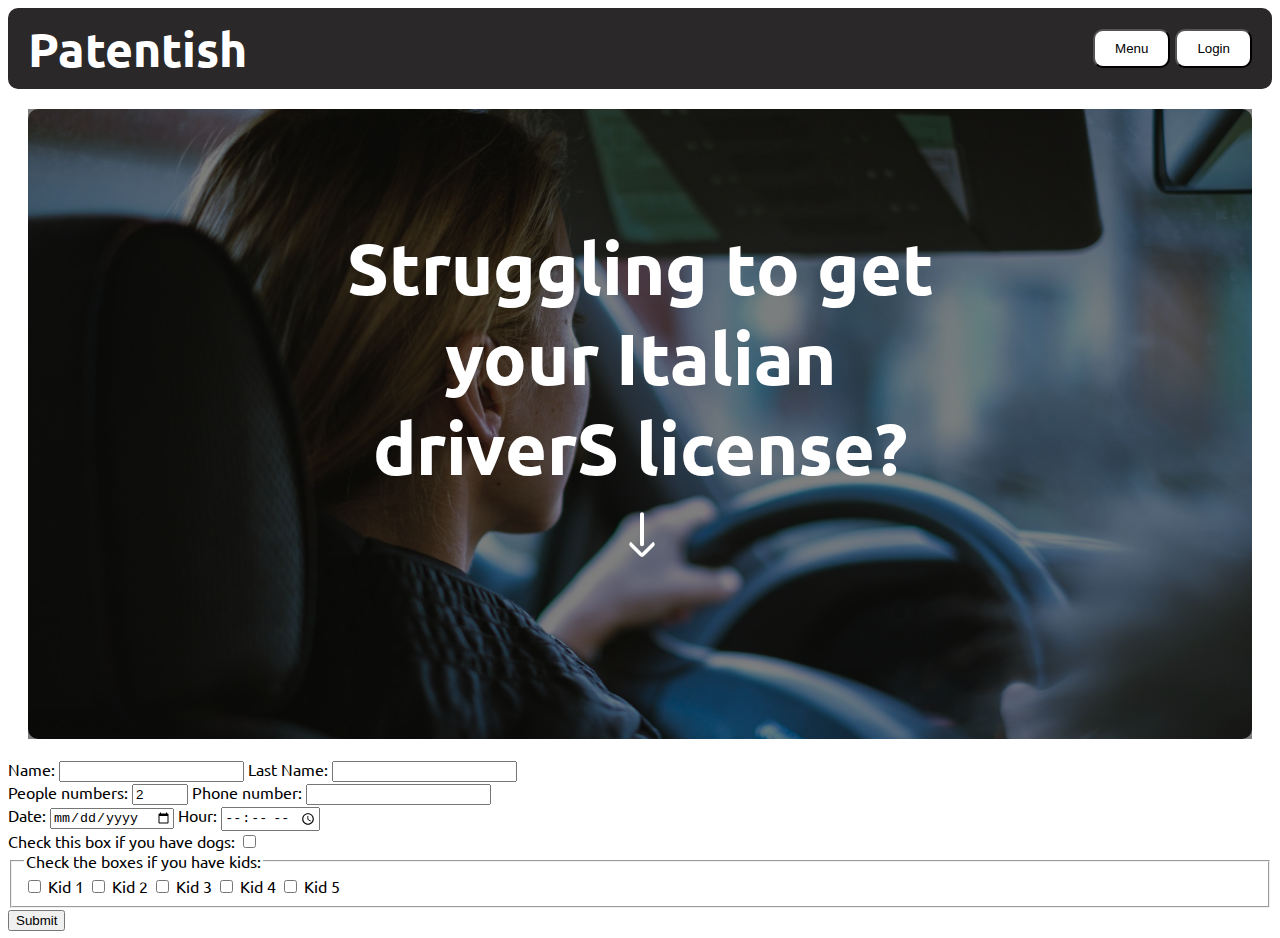
==== index.html @ 4497b69b "landing page wip" ====
<!DOCTYPE html>
<html lang="en">

<head>
    <meta charset="UTF-8">
    <meta name="viewport" content="width=device-width, initial-scale=1.0">
    <title>Patentish.it</title>
    <link rel="stylesheet" href="/assets/main.css">
    <link rel="stylesheet" href="/assets/desktop.css">
    <link rel="stylesheet" href="/assets/tablet.css">
    <link rel="stylesheet" href="/assets/mobile.css">
    <link rel="preconnect" href="https://fonts.googleapis.com">
    <link rel="preconnect" href="https://fonts.gstatic.com" crossorigin>
    <link
        href="https://fonts.googleapis.com/css2?family=Ubuntu:ital,wght@0,300;0,400;0,500;0,700;1,300;1,400;1,500;1,700&display=swap"
        rel="stylesheet">
</head>

<body>
    <header>
        <nav>
            <div class="nav">
                <h1>Patentish</h1>
                <div class="nav-container">
                    <button class="button" id="menu-button">Menu</button>
                    <button class="button" id="login-button">Login</button>
                </div>
            </div>
        </nav>
        <section class="title-container">
            <div class="title-background-picture">
                <div class="overlay"></div>
            </div>
            <div id="title-1">
                <h2>Struggling to get your Italian driverS license?</h2>
                <div class="down-arrow"></div>
            </div>
            <div id="title-2">
                <h3>We'll help you!</h3>
                <p> Scroll down to discover how</p>
                <div class="down-arrow"></div>
            </div>
        </section>
    </header>


    <main>
        <form class="form-container" style="margin-top: 0px;">
            <div>
                <label for="name">Name:</label>
                <input type="text" name="name" id="name" required>

                <label for="lname">Last Name:</label>
                <input type="text" name="lname" id="lname" required>
            </div>

            <div>
                <label for="npeople">People numbers:</label>
                <input type="number" name="npeople" id="npeople" min="2" max="30" value="2" required>

                <label for="phonen">Phone number:</label>
                <input type="tel" name="phonen" id="phonen" required>
            </div>

            <div>
                <label for="date">Date:</label>
                <input type="date" id="date" required>

                <label for="time">Hour:</label>
                <input type="time" id="time" required>
            </div>

            <div>
                <label for="dogs">Check this box if you have dogs:</label>
                <input type="checkbox" id="dogs" name="dogs">
            </div>

            <fieldset>
                <legend>Check the boxes if you have kids:</legend>
                <label><input type="checkbox" name="kids" value="1"> Kid 1</label>
                <label><input type="checkbox" name="kids" value="2"> Kid 2</label>
                <label><input type="checkbox" name="kids" value="3"> Kid 3</label>
                <label><input type="checkbox" name="kids" value="4"> Kid 4</label>
                <label><input type="checkbox" name="kids" value="5"> Kid 5</label>
            </fieldset>

            <div id="botton">
                <input type="submit" value="Submit">
            </div>
        </form>
    </main>

    <footer>
    </footer>
</body>

</html>
---- assets/main.css ----
body {
    font-family: "Ubuntu", Verdana, "Geneva", Tahoma, sans-serif;
}

/* HEADER SECTION */

nav {
    background-color: #2a2828;
    border-radius: 10px;
}

h1 {
    color: #ffffff;
}

.button {
    color: #000000;
    background-color: #ffffff;
    padding: 10px 20px;
    border-radius: 10px;
}


/* title section */

.title-container {
    position: relative;
    text-align: center;
    color: white;
    overflow: hidden;
    padding: 20px;
}

.title-background-picture {
    position: relative;
    width: 100%;
    height: 60vh;
    background-image: url('/foto-pictures/1jan-baborak-4STq2B24S1k-unsplash.jpg');
    background-position: center;
    background-repeat: no-repeat;
    background-size: cover;
    border-radius: 10px;
}

.overlay {
    position: absolute;
    top: 0;
    left: 0;
    width: 100%;
    height: 100%;
    background-color: rgba(0, 0, 0, 0.5);
}

/* ANIMATED ARROW */

.down-arrow {
    position: absolute;
    top: 470px;
    bottom: 40px;
    /* Posiziona la freccia 20px sopra il bordo inferiore della sezione */
    left: 50%;
    width: 0;
    height: 30px;
    border: 2px solid;
    border-radius: 2px;
    display: inline-block;
    animation: jumpInfinite 1.5s infinite;
}

.down-arrow:after {
    content: " ";
    position: absolute;
    top: 20px;
    /* Posiziona la punta alla fine del corpo */
    left: -10px;
    /* Centra la freccia */
    width: 16px;
    height: 16px;
    border-bottom: 4px solid;
    border-right: 4px solid;
    border-radius: 4px;
    transform: rotateZ(45deg);
}

@keyframes jumpInfinite {
    0% {
        transform: translateY(0);
    }

    50% {
        transform: translateY(20px);
    }

    100% {
        transform: translateY(0);
    }

}
---- assets/desktop.css ----
/* Media query per desktop (min larghezza: 1024px) */
@media screen and (min-width: 1024px) {

    /* HEADER SECTION */

    /* navigation bar */

    nav {
        padding: 10px 20px;
    }

    .nav {
        display: flex;
        justify-content: space-between;
        align-items: center;
    }

    h1 {
        font-size: 3em;
        margin: 0;
    }

    .nav-container {
        display: flex;
        gap: 10px;
    }

    /* title section */

    .title-background-picture {
        height: 80vh;
    }

    #title-1 {
        position: absolute;
        top: 30%;
        left: 50%;
        transform: translate(-50%, -50%);
        z-index: 2;
    }

    #title-2 {
        position: absolute;
        display: none;
        top: 70%;
        left: 50%;
        transform: translate(-50%, -50%);
        z-index: 2;
    }


}
---- assets/tablet.css ----
/* Media query per tablet (min larghezza: 768px) */
@media screen and (min-width: 768px) {

    /* HEADER */

    /* navigation bar */

    nav {
        padding: 10px 20px;
    }

    .nav {
        display: flex;
        justify-content: space-between;
        align-items: center;
    }

    h1 {
        font-size: 3em;
        margin: 0;
    }

    .nav-container {
        display: flex;
        gap: 5px;
    }

    /* title section */

    .title-background-picture {
        height: 70vh;
    }

    #title-1 {
        position: absolute;
        top: 40%;
        left: 50%;
        transform: translate(-50%, -50%);
        z-index: 2;
        font-size: 3em;
    }

    #title-2 {
        display: none;
        position: absolute;
        top: 70%;
        left: 50%;
        transform: translate(-50%, -50%);
        z-index: 2;
    }

    /* ANIMATED ARROW */

    .down-arrow {
        position: absolute;
        top: 350px;
        bottom: 40px;
        /* Posiziona la freccia 20px sopra il bordo inferiore della sezione */
        left: 50%;
        width: 0;
        height: 30px;
        border: 2px solid;
        border-radius: 2px;
        display: inline-block;
        animation: jumpInfinite 1.5s infinite;
    }

}
---- assets/mobile.css ----
@media (max-width: 768px) {

    /* HEADER */

    /* navigation bar */

    nav {
        padding: 10px 10px;
        margin: 0 10px;
    }

    .nav {
        display: flex;
        justify-content: space-between;
        align-items: center;
    }

    h1 {
        font-size: 1.5em;
        margin: 0;
    }

    .nav-container {
        display: flex;
        gap: 5px;
    }

    #menu-button {
        display: none;
    }


    /* title section */

    #title-1 {
        position: absolute;
        top: 40%;
        left: 50%;
        transform: translate(-50%, -50%);
        z-index: 2;
        font-size: 2em;
    }

    #title-2 {
        position: absolute;
        display: none;
        top: 70%;
        left: 50%;
        transform: translate(-50%, -50%);
        z-index: 2;
    }

    /* ANIMATED ARROW */

    .down-arrow {
        position: absolute;
        top: 400px;
        bottom: 40px;
        /* Posiziona la freccia 20px sopra il bordo inferiore della sezione */
        left: 50%;
        width: 0;
        height: 30px;
        border: 2px solid;
        border-radius: 2px;
        display: inline-block;
        animation: jumpInfinite 1.5s infinite;
    }

}
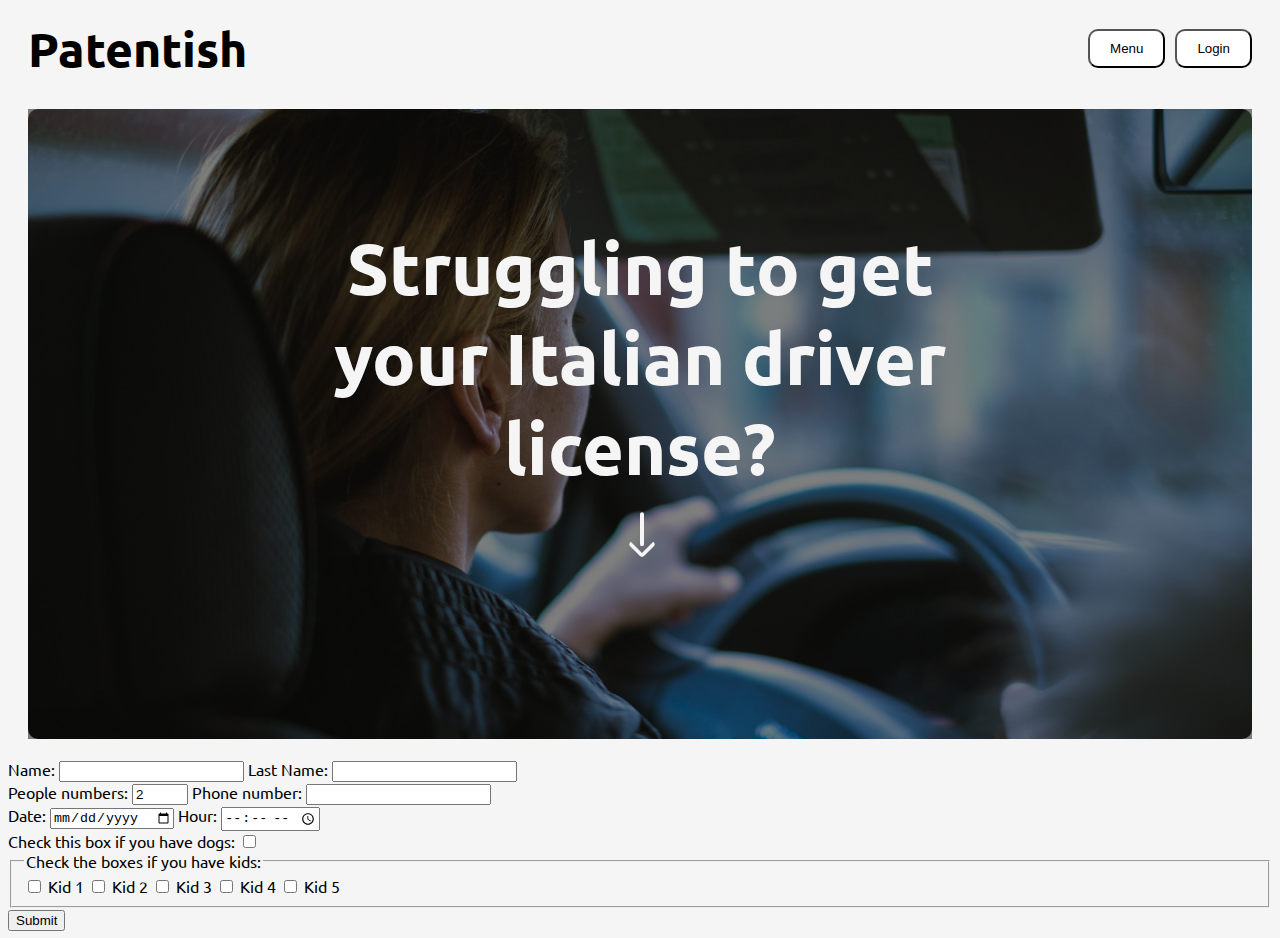
==== commit cbb26e04: "fix file.html" ====
--- a/index.html
+++ b/index.html
@@ -23,7 +23,7 @@
                 <h1>Patentish</h1>
                 <div class="nav-container">
                     <button class="button" id="menu-button">Menu</button>
-                    <button class="button" id="login-button">Login</button>
+                    <button class="button" id="login-button">Login <a href="./file.html"></a></button>
                 </div>
             </div>
         </nav>
@@ -32,7 +32,7 @@
                 <div class="overlay"></div>
             </div>
             <div id="title-1">
-                <h2>Struggling to get your Italian driverS license?</h2>
+                <h2>Struggling to get your Italian driver license?</h2>
                 <div class="down-arrow"></div>
             </div>
             <div id="title-2">
--- a/assets/main.css
+++ b/assets/main.css
@@ -1,16 +1,16 @@
 body {
     font-family: "Ubuntu", Verdana, "Geneva", Tahoma, sans-serif;
+    background-color: whitesmoke;
 }
 
 /* HEADER SECTION */
 
 nav {
-    background-color: #2a2828;
     border-radius: 10px;
 }
 
 h1 {
-    color: #ffffff;
+    color: #000000;
 }
 
 .button {
@@ -26,7 +26,7 @@
 .title-container {
     position: relative;
     text-align: center;
-    color: white;
+    color: whitesmoke;
     overflow: hidden;
     padding: 20px;
 }
--- a/assets/tablet.css
+++ b/assets/tablet.css
@@ -22,7 +22,7 @@
 
     .nav-container {
         display: flex;
-        gap: 5px;
+        gap: 10px;
     }
 
     /* title section */
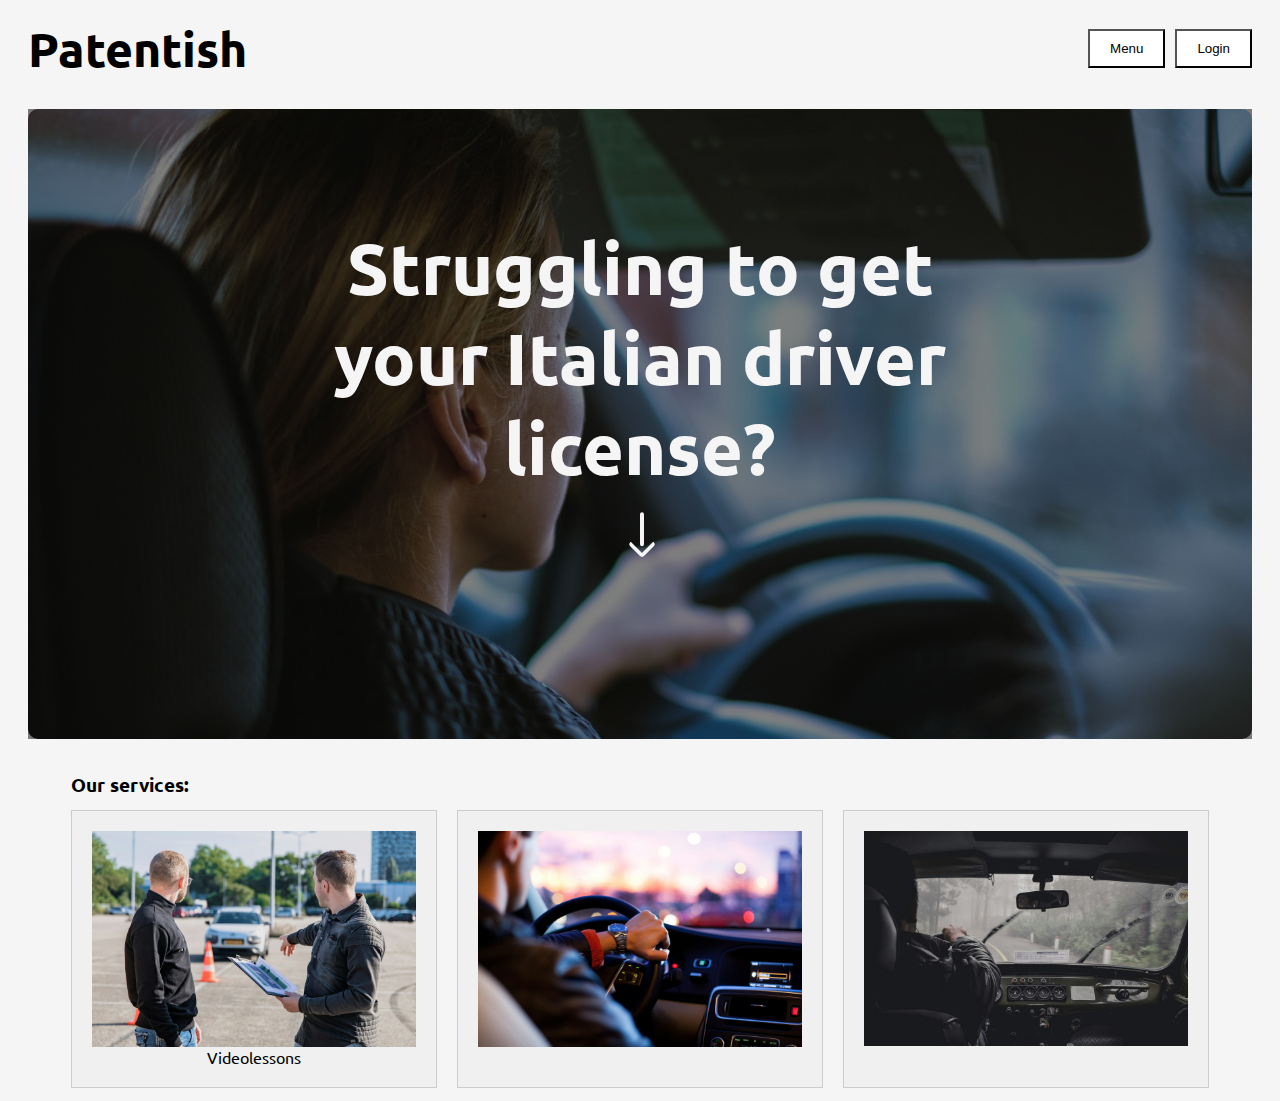
==== commit 93361cad: "grid section wip" ====
--- a/index.html
+++ b/index.html
@@ -1,6 +1,3 @@
-<!DOCTYPE html>
-<html lang="en">
-
 <head>
     <meta charset="UTF-8">
     <meta name="viewport" content="width=device-width, initial-scale=1.0">
@@ -16,14 +13,23 @@
         rel="stylesheet">
 </head>
 
+
 <body>
     <header>
         <nav>
             <div class="nav">
-                <h1>Patentish</h1>
+                <a href="./index.html">
+                    <h1>Patentish</h1>
+                </a>
                 <div class="nav-container">
-                    <button class="button" id="menu-button">Menu</button>
-                    <button class="button" id="login-button">Login <a href="./file.html"></a></button>
+                    <input type="checkbox" id="theme-toggle" class="theme-toggle">
+                    <label for="theme-toggle" class="toggle-label">Study Mode</label>
+                    <a href="">
+                        <button class="button" id="menu-button">Menu</button>
+                    </a>
+                    <a href="./file.html">
+                        <button class="button" id="login-button">Login</button>
+                    </a>
                 </div>
             </div>
         </nav>
@@ -43,51 +49,14 @@
         </section>
     </header>
 
-
     <main>
-        <form class="form-container" style="margin-top: 0px;">
-            <div>
-                <label for="name">Name:</label>
-                <input type="text" name="name" id="name" required>
-
-                <label for="lname">Last Name:</label>
-                <input type="text" name="lname" id="lname" required>
-            </div>
-
-            <div>
-                <label for="npeople">People numbers:</label>
-                <input type="number" name="npeople" id="npeople" min="2" max="30" value="2" required>
-
-                <label for="phonen">Phone number:</label>
-                <input type="tel" name="phonen" id="phonen" required>
-            </div>
-
-            <div>
-                <label for="date">Date:</label>
-                <input type="date" id="date" required>
-
-                <label for="time">Hour:</label>
-                <input type="time" id="time" required>
-            </div>
-
-            <div>
-                <label for="dogs">Check this box if you have dogs:</label>
-                <input type="checkbox" id="dogs" name="dogs">
-            </div>
-
-            <fieldset>
-                <legend>Check the boxes if you have kids:</legend>
-                <label><input type="checkbox" name="kids" value="1"> Kid 1</label>
-                <label><input type="checkbox" name="kids" value="2"> Kid 2</label>
-                <label><input type="checkbox" name="kids" value="3"> Kid 3</label>
-                <label><input type="checkbox" name="kids" value="4"> Kid 4</label>
-                <label><input type="checkbox" name="kids" value="5"> Kid 5</label>
-            </fieldset>
-
-            <div id="botton">
-                <input type="submit" value="Submit">
-            </div>
-        </form>
+        <h3>Our services:</h3>
+        <section class="grid-container">
+            <div class="grid-item"><img src="./foto-pictures/bas-peperzak-tyhpK_QelPo-unsplash-2.jpg"
+                    alt="">Videolessons</div>
+            <div class="grid-item"><img src="./foto-pictures/why-kei-8e2gal_GIE8-unsplash.jpg" alt=""></div>
+            <div class="grid-item"><img src="./foto-pictures/thai-an-FDCuK-B_f3A-unsplash.jpg" alt=""></div>
+        </section>
     </main>
 
     <footer>
--- a/assets/main.css
+++ b/assets/main.css
@@ -1,23 +1,59 @@
+:root {
+    --background-color: whitesmoke;
+    --text-color: black;
+    --label-background: #f0f0f0;
+}
+
 body {
+    background-color: var(--background-color);
+    color: var(--text-color);
     font-family: "Ubuntu", Verdana, "Geneva", Tahoma, sans-serif;
-    background-color: whitesmoke;
+    transition: background-color 0.3s, color 0.3s;
 }
+
+.toggle-label {
+    display: none;
+    margin: 20px;
+    cursor: pointer;
+    padding: 10px 20px;
+    border: 1px solid var(--text-color);
+    background-color: var(--label-background);
+    color: var(--text-color);
+    border-radius: 5px;
+}
+
+.theme-toggle:checked~body {
+    --background-color: black;
+    --text-color: whitesmoke;
+    --label-background: #444;
+}
+
+.theme-toggle {
+    display: none;
+}
+
 
 /* HEADER SECTION */
 
-nav {
-    border-radius: 10px;
+nav a {
+    text-decoration: none;
 }
 
 h1 {
     color: #000000;
 }
 
+h1:hover {
+    transform: scale(1.1);
+    /* Ingrossa il titolo al passaggio del mouse */
+    color: #FF0000;
+    /* Cambia colore al passaggio del mouse */
+}
+
 .button {
     color: #000000;
     background-color: #ffffff;
     padding: 10px 20px;
-    border-radius: 10px;
 }
 
 
@@ -39,7 +75,9 @@
     background-position: center;
     background-repeat: no-repeat;
     background-size: cover;
+    background-attachment: fixed;
     border-radius: 10px;
+
 }
 
 .overlay {
--- a/assets/tablet.css
+++ b/assets/tablet.css
@@ -65,4 +65,27 @@
         animation: jumpInfinite 1.5s infinite;
     }
 
+    h3 {
+        margin: 1% 5%;
+    }
+
+    .grid-container {
+        display: grid;
+        grid-template-columns: repeat(3, 1fr);
+        gap: 20px;
+        margin: 1% 5%;
+    }
+
+    .grid-item {
+        background-color: #f0f0f0;
+        padding: 20px;
+        text-align: center;
+        border: 1px solid #ccc;
+    }
+
+    .grid-item img {
+        height: auto;
+        width: 100%;
+    }
+
 }--- a/assets/mobile.css
+++ b/assets/mobile.css
@@ -66,4 +66,14 @@
         animation: jumpInfinite 1.5s infinite;
     }
 
+    .grid-container {
+        grid-template-columns: 1fr;
+        /* Una colonna */
+    }
+
+    .grid-item img {
+        height: auto;
+        width: 100%;
+    }
+
 }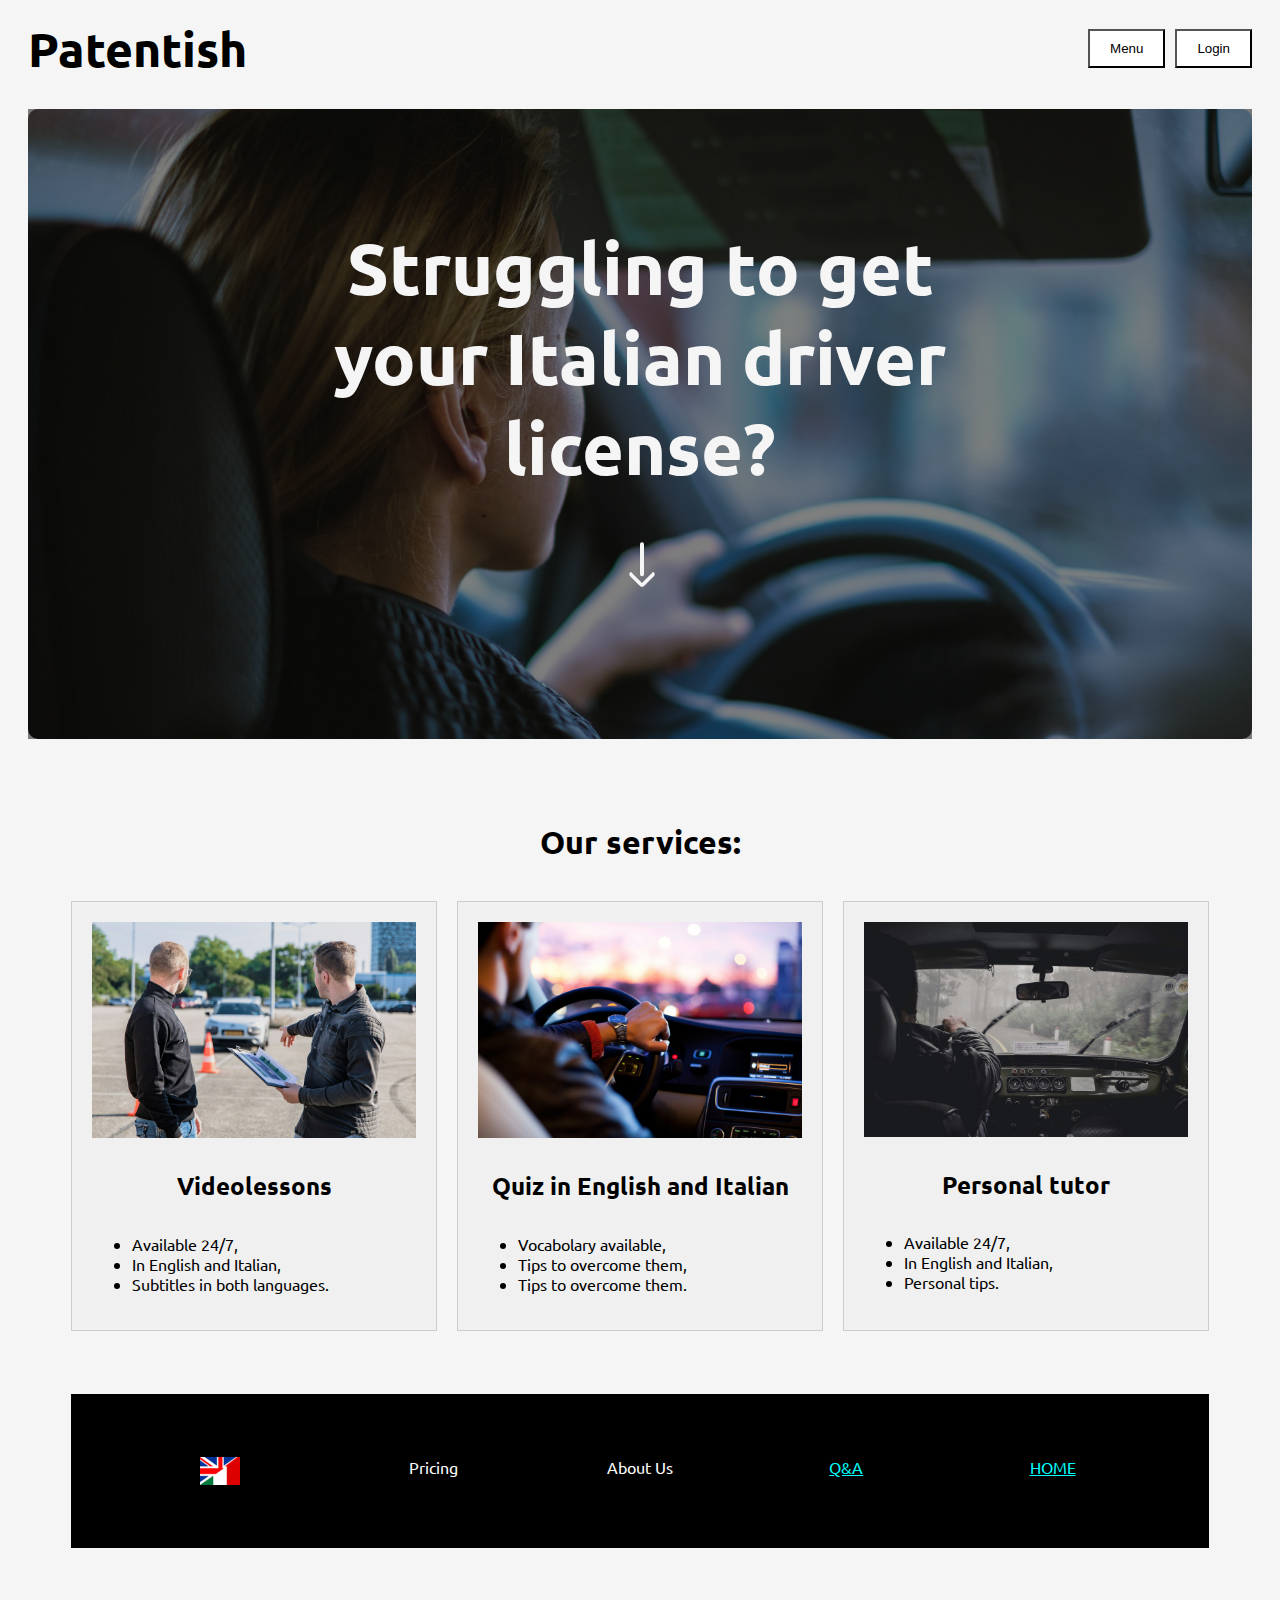
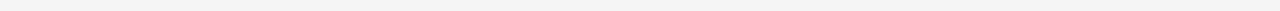
==== commit ac98c4b4: "login section" ====
--- a/index.html
+++ b/index.html
@@ -52,14 +52,45 @@
     <main>
         <h3>Our services:</h3>
         <section class="grid-container">
-            <div class="grid-item"><img src="./foto-pictures/bas-peperzak-tyhpK_QelPo-unsplash-2.jpg"
-                    alt="">Videolessons</div>
-            <div class="grid-item"><img src="./foto-pictures/why-kei-8e2gal_GIE8-unsplash.jpg" alt=""></div>
-            <div class="grid-item"><img src="./foto-pictures/thai-an-FDCuK-B_f3A-unsplash.jpg" alt=""></div>
+            <div class="grid-item"><img src="./foto-pictures/bas-peperzak-tyhpK_QelPo-unsplash-2.jpg" alt="">
+                <h4>Videolessons</h4>
+                <ul>
+                    <li>Available 24/7,</li>
+                    <li>In English and Italian,</li>
+                    <li>Subtitles in both languages.</li>
+                </ul>
+            </div>
+            <div class="grid-item"><img src="./foto-pictures/why-kei-8e2gal_GIE8-unsplash.jpg" alt="">
+                <h4>Quiz in English and Italian</h4>
+                <ul>
+                    <li>Vocabolary available,</li>
+                    <li>Tips to overcome them,</li>
+                    <li>Tips to overcome them.</li>
+                </ul>
+            </div>
+            <div class="grid-item"><img src="./foto-pictures/thai-an-FDCuK-B_f3A-unsplash.jpg" alt="">
+                <h4>Personal tutor</h4>
+                <ul>
+                    <li>Available 24/7,</li>
+                    <li>In English and Italian,</li>
+                    <li>Personal tips.</li>
+                </ul>
+            </div>
         </section>
     </main>
 
     <footer>
+        <section class="footer-container">
+            <div><img src="./foto-pictures/italianish.jpg" style="width: 40px; height: auto; margin-right: 15px;"></div>
+            <div class="footer-item"><a href="./404.html"></a>Pricing</div>
+            <div class="footer-item"><a href="./404.html"></a>About Us</div>
+            <div class="footer-item">
+                <a href="./qa.html" style="color: aqua;">Q&A</a>
+            </div>
+            <div class="footer-item">
+                <a href="./404.html" style="color: aqua;">HOME</a>
+            </div>
+        </section>
     </footer>
 </body>
 
--- a/assets/main.css
+++ b/assets/main.css
@@ -41,13 +41,6 @@
 
 h1 {
     color: #000000;
-}
-
-h1:hover {
-    transform: scale(1.1);
-    /* Ingrossa il titolo al passaggio del mouse */
-    color: #FF0000;
-    /* Cambia colore al passaggio del mouse */
 }
 
 .button {
--- a/assets/desktop.css
+++ b/assets/desktop.css
@@ -48,5 +48,53 @@
         z-index: 2;
     }
 
+    /* GRID CONTAINER */
+
+    h3 {
+        margin: 1% 5%;
+        font-size: 2rem;
+        text-align: center;
+        margin-top: 5%;
+        margin-bottom: 3%;
+    }
+
+    h4 {
+        font-size: 1.5rem;
+    }
+
+    li {
+        text-align: left;
+    }
+
+    .grid-container {
+        display: grid;
+        grid-template-columns: repeat(3, 1fr);
+        gap: 20px;
+        margin: 1% 5%;
+    }
+
+    .grid-item {
+        background-color: #f0f0f0;
+        padding: 20px;
+        text-align: center;
+        border: 1px solid #ccc;
+    }
+
+    .grid-item img {
+        height: auto;
+        width: 100%;
+    }
+
+    .footer-container {
+        display: grid;
+        grid-template-columns: repeat(5, 1fr);
+        gap: 100px;
+        margin: 5% 5%;
+        background-color: black;
+        color: rgb(255, 255, 255);
+        padding: 5% 5%;
+        text-align: center;
+    }
+
 
 }--- a/assets/tablet.css
+++ b/assets/tablet.css
@@ -53,7 +53,7 @@
 
     .down-arrow {
         position: absolute;
-        top: 350px;
+        top: 380px;
         bottom: 40px;
         /* Posiziona la freccia 20px sopra il bordo inferiore della sezione */
         left: 50%;
@@ -67,6 +67,18 @@
 
     h3 {
         margin: 1% 5%;
+        font-size: 2rem;
+        text-align: center;
+        margin-top: 5%;
+        margin-bottom: 3%;
+    }
+
+    h4 {
+        font-size: 1.5rem;
+    }
+
+    li {
+        text-align: left;
     }
 
     .grid-container {
@@ -88,4 +100,14 @@
         width: 100%;
     }
 
+    .footer-container {
+        display: grid;
+        grid-template-columns: repeat(5, 1fr);
+        gap: 20px;
+        margin: 5% 5%;
+        background-color: black;
+        color: rgb(255, 255, 255);
+        padding: 5% 5%;
+    }
+
 }--- a/assets/mobile.css
+++ b/assets/mobile.css
@@ -16,7 +16,7 @@
     }
 
     h1 {
-        font-size: 1.5em;
+        font-size: 2rem;
         margin: 0;
     }
 
@@ -66,14 +66,57 @@
         animation: jumpInfinite 1.5s infinite;
     }
 
+    /* GRID CONTAINER */
+
+    h3 {
+        margin: 1% 5%;
+        font-size: 2rem;
+        text-align: center;
+        margin-top: 10%;
+        margin-bottom: 10%;
+    }
+
+    h4 {
+        font-size: 1.5rem;
+    }
+
+    li {
+        text-align: left;
+    }
+
+    ul {
+        margin-bottom: 4%;
+    }
+
     .grid-container {
         grid-template-columns: 1fr;
-        /* Una colonna */
+        background-color: rgb(222, 213, 213);
+        padding: 4%;
+    }
+
+    .grid-item {
+        margin: 15% 5%;
     }
 
     .grid-item img {
         height: auto;
         width: 100%;
+        border-radius: 4%;
+    }
+
+    .footer-container {
+        grid-template-columns: 1fr;
+    }
+
+    .footer-container {
+        display: grid;
+        grid-template-columns: 1fr;
+        text-align: left;
+        gap: 20px;
+        margin: 5% 5%;
+        background-color: black;
+        color: rgb(255, 255, 255);
+        padding: 10% 20%;
     }
 
 }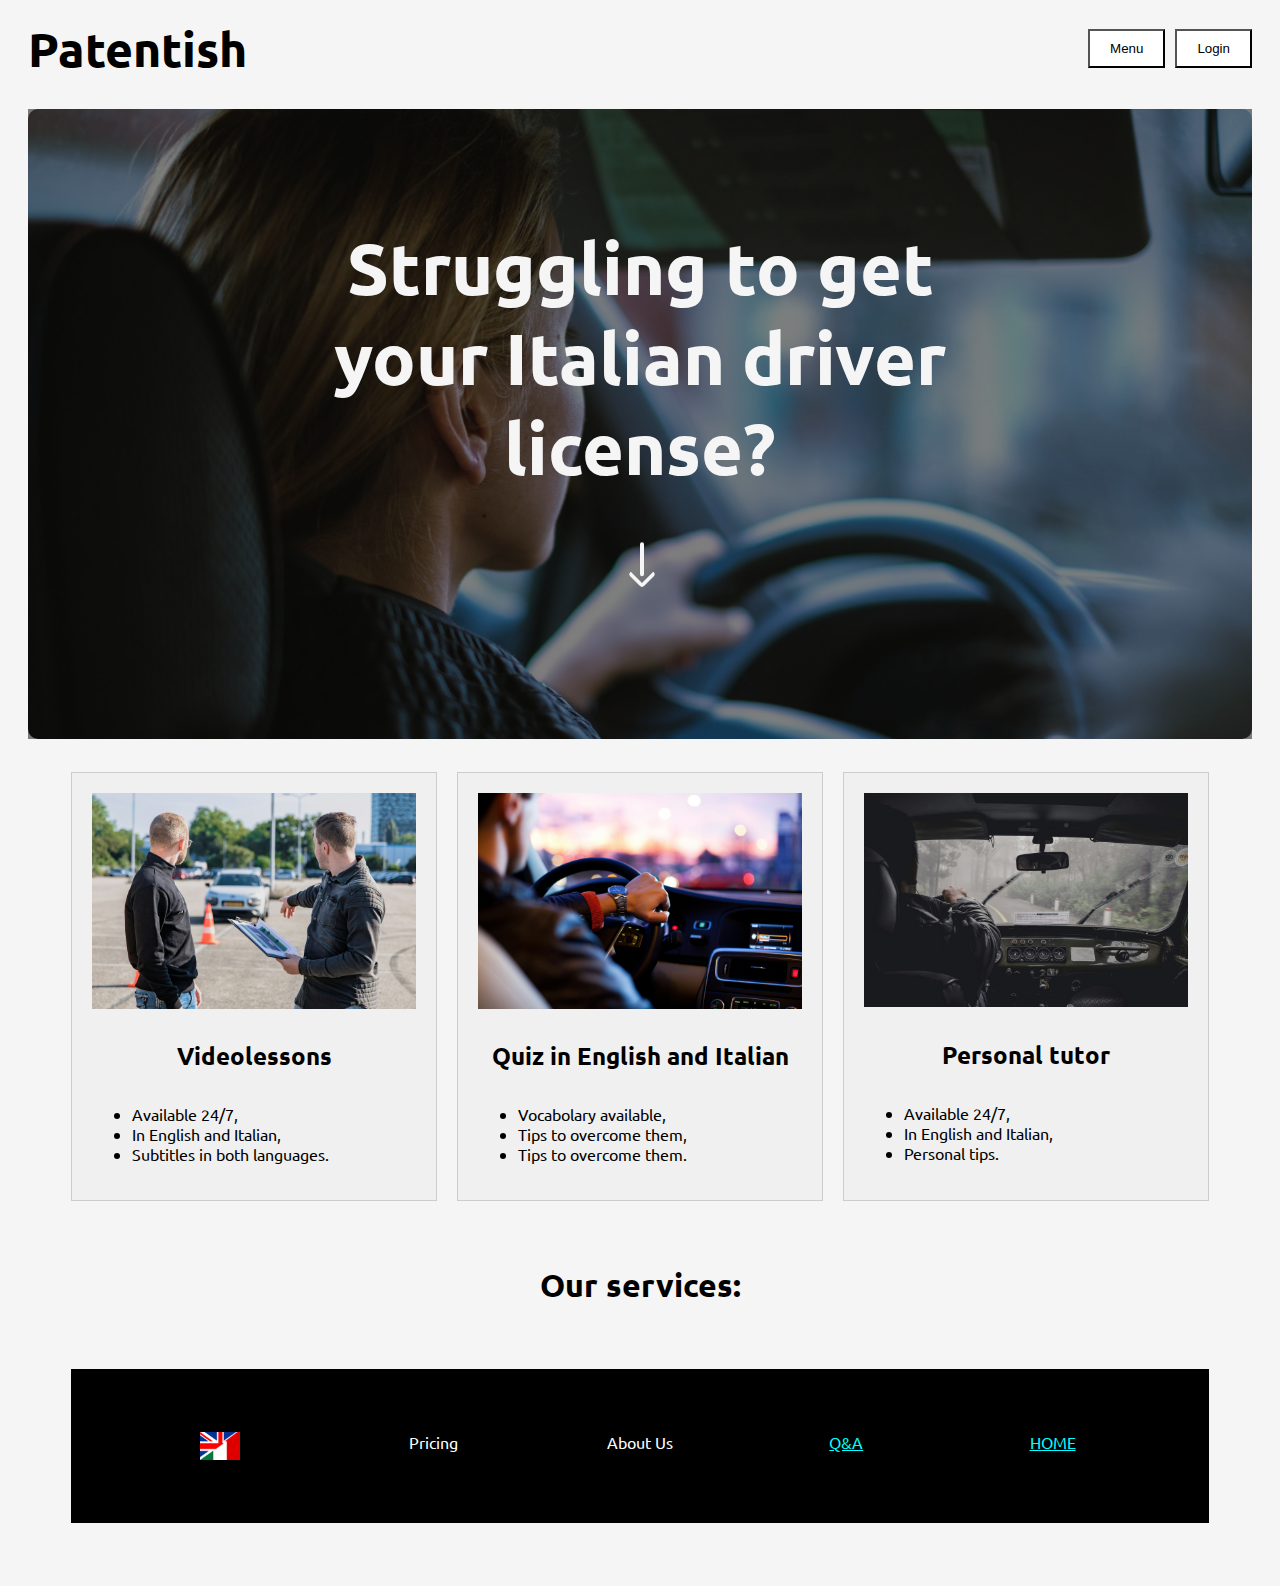
==== commit 61b9aeaa: "last layout's change" ====
--- a/index.html
+++ b/index.html
@@ -50,8 +50,50 @@
     </header>
 
     <main>
+        <section class="grid-container2">
+            <div class="grid-item">
+                <picture>
+                    <source srcset="./foto-pictures/bas-peperzak-tyhpK_QelPo-unsplash-2.jpg" media="(min-width: 800px)">
+                    <source srcset="./foto-pictures/bas-peperzak-tyhpK_QelPo-unsplash-2-small.jpg"
+                        media="(max-width: 799px)">
+                    <img src="./foto-pictures/bas-peperzak-tyhpK_QelPo-unsplash-2.jpg" alt="image about driving lesson">
+                </picture>
+                <h4>Videolessons</h4>
+                <ul>
+                    <li>Available 24/7,</li>
+                    <li>In English and Italian,</li>
+                    <li>Subtitles in both languages.</li>
+                </ul>
+            </div>
+            <div class="grid-item">
+                <picture>
+                    <source srcset="./foto-pictures/why-kei-8e2gal_GIE8-unsplash.jpg" media="(min-width: 800px)">
+                    <source srcset="./foto-pictures/why-kei-8e2gal_GIE8-small.jpg" media="(max-width: 799px)">
+                    <img src="./foto-pictures/why-kei-8e2gal_GIE8-unsplash.jpg" alt="image about driving lesson">
+                </picture>
+                <h4>Quiz in English and Italian</h4>
+                <ul>
+                    <li>Vocabolary available,</li>
+                    <li>Tips to overcome them,</li>
+                    <li>Tips to overcome them.</li>
+                </ul>
+            </div>
+            <div class="grid-item">
+                <picture>
+                    <source srcset="./foto-pictures/thai-an-FDCuK-B_f3A-unsplash.jpg" media="(min-width: 800px)">
+                    <source srcset="./foto-pictures/thai-an-FDCuK-B_f3A-small.jpg" media="(max-width: 799px)">
+                    <img src="./foto-pictures/thai-an-FDCuK-B_f3A-unsplash.jpg" alt="image about driving lesson">
+                </picture>
+                <h4>Personal tutor</h4>
+                <ul>
+                    <li>Available 24/7,</li>
+                    <li>In English and Italian,</li>
+                    <li>Personal tips.</li>
+                </ul>
+            </div>
+        </section>
         <h3>Our services:</h3>
-        <section class="grid-container">
+        <section class="grid-container1">
             <div class="grid-item"><img src="./foto-pictures/bas-peperzak-tyhpK_QelPo-unsplash-2.jpg" alt="">
                 <h4>Videolessons</h4>
                 <ul>
@@ -77,6 +119,7 @@
                 </ul>
             </div>
         </section>
+
     </main>
 
     <footer>
--- a/assets/main.css
+++ b/assets/main.css
@@ -70,7 +70,6 @@
     background-size: cover;
     background-attachment: fixed;
     border-radius: 10px;
-
 }
 
 .overlay {
@@ -82,13 +81,12 @@
     background-color: rgba(0, 0, 0, 0.5);
 }
 
-/* ANIMATED ARROW */
+/* stupid ARROW */
 
 .down-arrow {
     position: absolute;
     top: 470px;
     bottom: 40px;
-    /* Posiziona la freccia 20px sopra il bordo inferiore della sezione */
     left: 50%;
     width: 0;
     height: 30px;
@@ -102,9 +100,7 @@
     content: " ";
     position: absolute;
     top: 20px;
-    /* Posiziona la punta alla fine del corpo */
     left: -10px;
-    /* Centra la freccia */
     width: 16px;
     height: 16px;
     border-bottom: 4px solid;
--- a/assets/desktop.css
+++ b/assets/desktop.css
@@ -1,4 +1,3 @@
-/* Media query per desktop (min larghezza: 1024px) */
 @media screen and (min-width: 1024px) {
 
     /* HEADER SECTION */
@@ -66,7 +65,11 @@
         text-align: left;
     }
 
-    .grid-container {
+    .grid-container1 {
+        display: none;
+    }
+
+    .grid-container2 {
         display: grid;
         grid-template-columns: repeat(3, 1fr);
         gap: 20px;
--- a/assets/tablet.css
+++ b/assets/tablet.css
@@ -1,4 +1,3 @@
-/* Media query per tablet (min larghezza: 768px) */
 @media screen and (min-width: 768px) {
 
     /* HEADER */
@@ -81,7 +80,11 @@
         text-align: left;
     }
 
-    .grid-container {
+    .grid-container1 {
+        display: none;
+    }
+
+    .grid-container2 {
         display: grid;
         grid-template-columns: repeat(3, 1fr);
         gap: 20px;
--- a/assets/mobile.css
+++ b/assets/mobile.css
@@ -100,7 +100,7 @@
 
     .grid-item img {
         height: auto;
-        width: 100%;
+        max-width: 100%;
         border-radius: 4%;
     }
 
@@ -119,4 +119,8 @@
         padding: 10% 20%;
     }
 
+    .grid-container2 {
+        display: none;
+    }
+
 }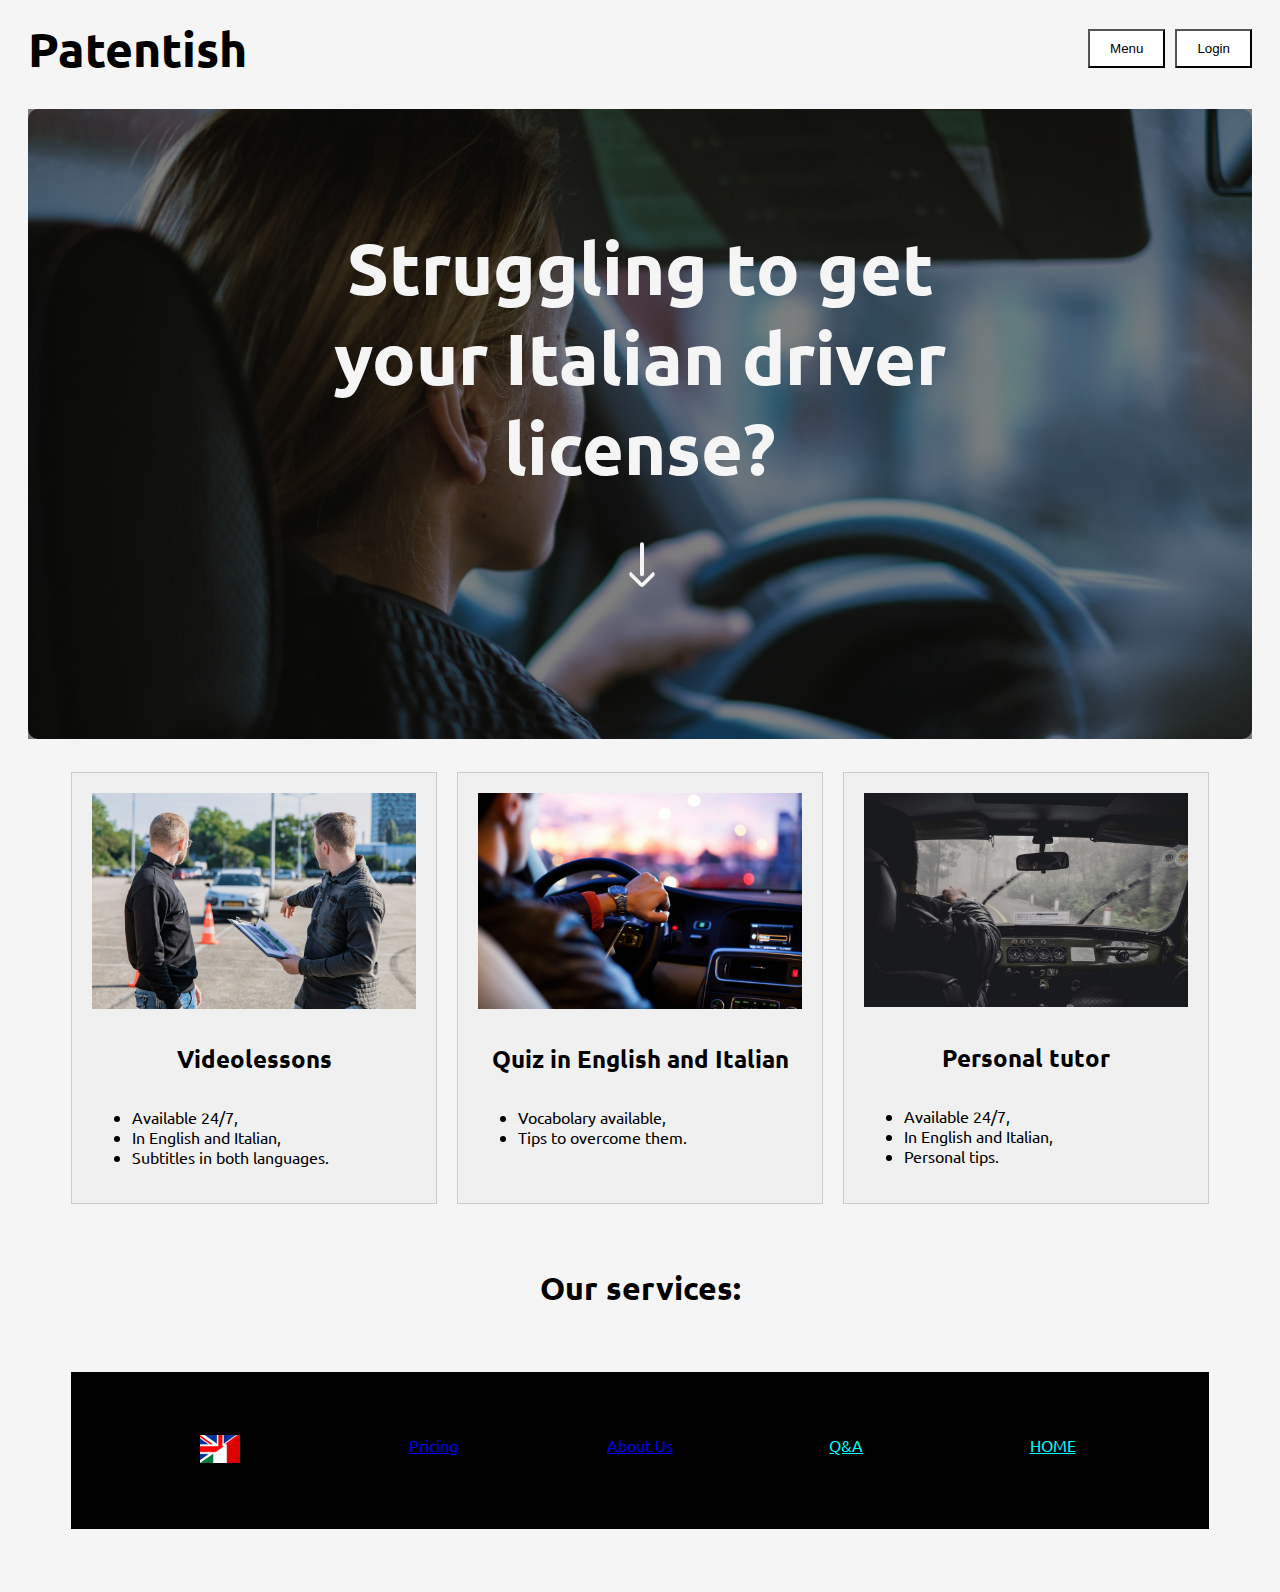
==== commit e7134782: "html update" ====
--- a/index.html
+++ b/index.html
@@ -1,3 +1,6 @@
+<!DOCTYPE html>
+<html lang="en">
+
 <head>
     <meta charset="UTF-8">
     <meta name="viewport" content="width=device-width, initial-scale=1.0">
@@ -12,7 +15,6 @@
         href="https://fonts.googleapis.com/css2?family=Ubuntu:ital,wght@0,300;0,400;0,500;0,700;1,300;1,400;1,500;1,700&display=swap"
         rel="stylesheet">
 </head>
-
 
 <body>
     <header>
@@ -56,7 +58,8 @@
                     <source srcset="./foto-pictures/bas-peperzak-tyhpK_QelPo-unsplash-2.jpg" media="(min-width: 800px)">
                     <source srcset="./foto-pictures/bas-peperzak-tyhpK_QelPo-unsplash-2-small.jpg"
                         media="(max-width: 799px)">
-                    <img src="./foto-pictures/bas-peperzak-tyhpK_QelPo-unsplash-2.jpg" alt="image about driving lesson">
+                    <img src="./foto-pictures/bas-peperzak-tyhpK_QelPo-unsplash-2.jpg"
+                        alt="Driving lesson video session">
                 </picture>
                 <h4>Videolessons</h4>
                 <ul>
@@ -69,12 +72,11 @@
                 <picture>
                     <source srcset="./foto-pictures/why-kei-8e2gal_GIE8-unsplash.jpg" media="(min-width: 800px)">
                     <source srcset="./foto-pictures/why-kei-8e2gal_GIE8-small.jpg" media="(max-width: 799px)">
-                    <img src="./foto-pictures/why-kei-8e2gal_GIE8-unsplash.jpg" alt="image about driving lesson">
+                    <img src="./foto-pictures/why-kei-8e2gal_GIE8-unsplash.jpg" alt="Quiz about driving lessons">
                 </picture>
                 <h4>Quiz in English and Italian</h4>
                 <ul>
                     <li>Vocabolary available,</li>
-                    <li>Tips to overcome them,</li>
                     <li>Tips to overcome them.</li>
                 </ul>
             </div>
@@ -82,7 +84,7 @@
                 <picture>
                     <source srcset="./foto-pictures/thai-an-FDCuK-B_f3A-unsplash.jpg" media="(min-width: 800px)">
                     <source srcset="./foto-pictures/thai-an-FDCuK-B_f3A-small.jpg" media="(max-width: 799px)">
-                    <img src="./foto-pictures/thai-an-FDCuK-B_f3A-unsplash.jpg" alt="image about driving lesson">
+                    <img src="./foto-pictures/thai-an-FDCuK-B_f3A-unsplash.jpg" alt="Driving lesson tutor support">
                 </picture>
                 <h4>Personal tutor</h4>
                 <ul>
@@ -92,9 +94,11 @@
                 </ul>
             </div>
         </section>
+
         <h3>Our services:</h3>
         <section class="grid-container1">
-            <div class="grid-item"><img src="./foto-pictures/bas-peperzak-tyhpK_QelPo-unsplash-2.jpg" alt="">
+            <div class="grid-item"><img src="./foto-pictures/bas-peperzak-tyhpK_QelPo-unsplash-2.jpg"
+                    alt="Video lessons service">
                 <h4>Videolessons</h4>
                 <ul>
                     <li>Available 24/7,</li>
@@ -102,15 +106,15 @@
                     <li>Subtitles in both languages.</li>
                 </ul>
             </div>
-            <div class="grid-item"><img src="./foto-pictures/why-kei-8e2gal_GIE8-unsplash.jpg" alt="">
+            <div class="grid-item"><img src="./foto-pictures/why-kei-8e2gal_GIE8-unsplash.jpg" alt="Quiz service">
                 <h4>Quiz in English and Italian</h4>
                 <ul>
                     <li>Vocabolary available,</li>
-                    <li>Tips to overcome them,</li>
                     <li>Tips to overcome them.</li>
                 </ul>
             </div>
-            <div class="grid-item"><img src="./foto-pictures/thai-an-FDCuK-B_f3A-unsplash.jpg" alt="">
+            <div class="grid-item"><img src="./foto-pictures/thai-an-FDCuK-B_f3A-unsplash.jpg"
+                    alt="Tutor support service">
                 <h4>Personal tutor</h4>
                 <ul>
                     <li>Available 24/7,</li>
@@ -119,14 +123,14 @@
                 </ul>
             </div>
         </section>
-
     </main>
 
     <footer>
         <section class="footer-container">
-            <div><img src="./foto-pictures/italianish.jpg" style="width: 40px; height: auto; margin-right: 15px;"></div>
-            <div class="footer-item"><a href="./404.html"></a>Pricing</div>
-            <div class="footer-item"><a href="./404.html"></a>About Us</div>
+            <div><img src="./foto-pictures/italianish.jpg" style="width: 40px; height: auto; margin-right: 15px;"
+                    alt="Patentish logo"></div>
+            <div class="footer-item"><a href="./404.html">Pricing</a></div>
+            <div class="footer-item"><a href="./404.html">About Us</a></div>
             <div class="footer-item">
                 <a href="./qa.html" style="color: aqua;">Q&A</a>
             </div>
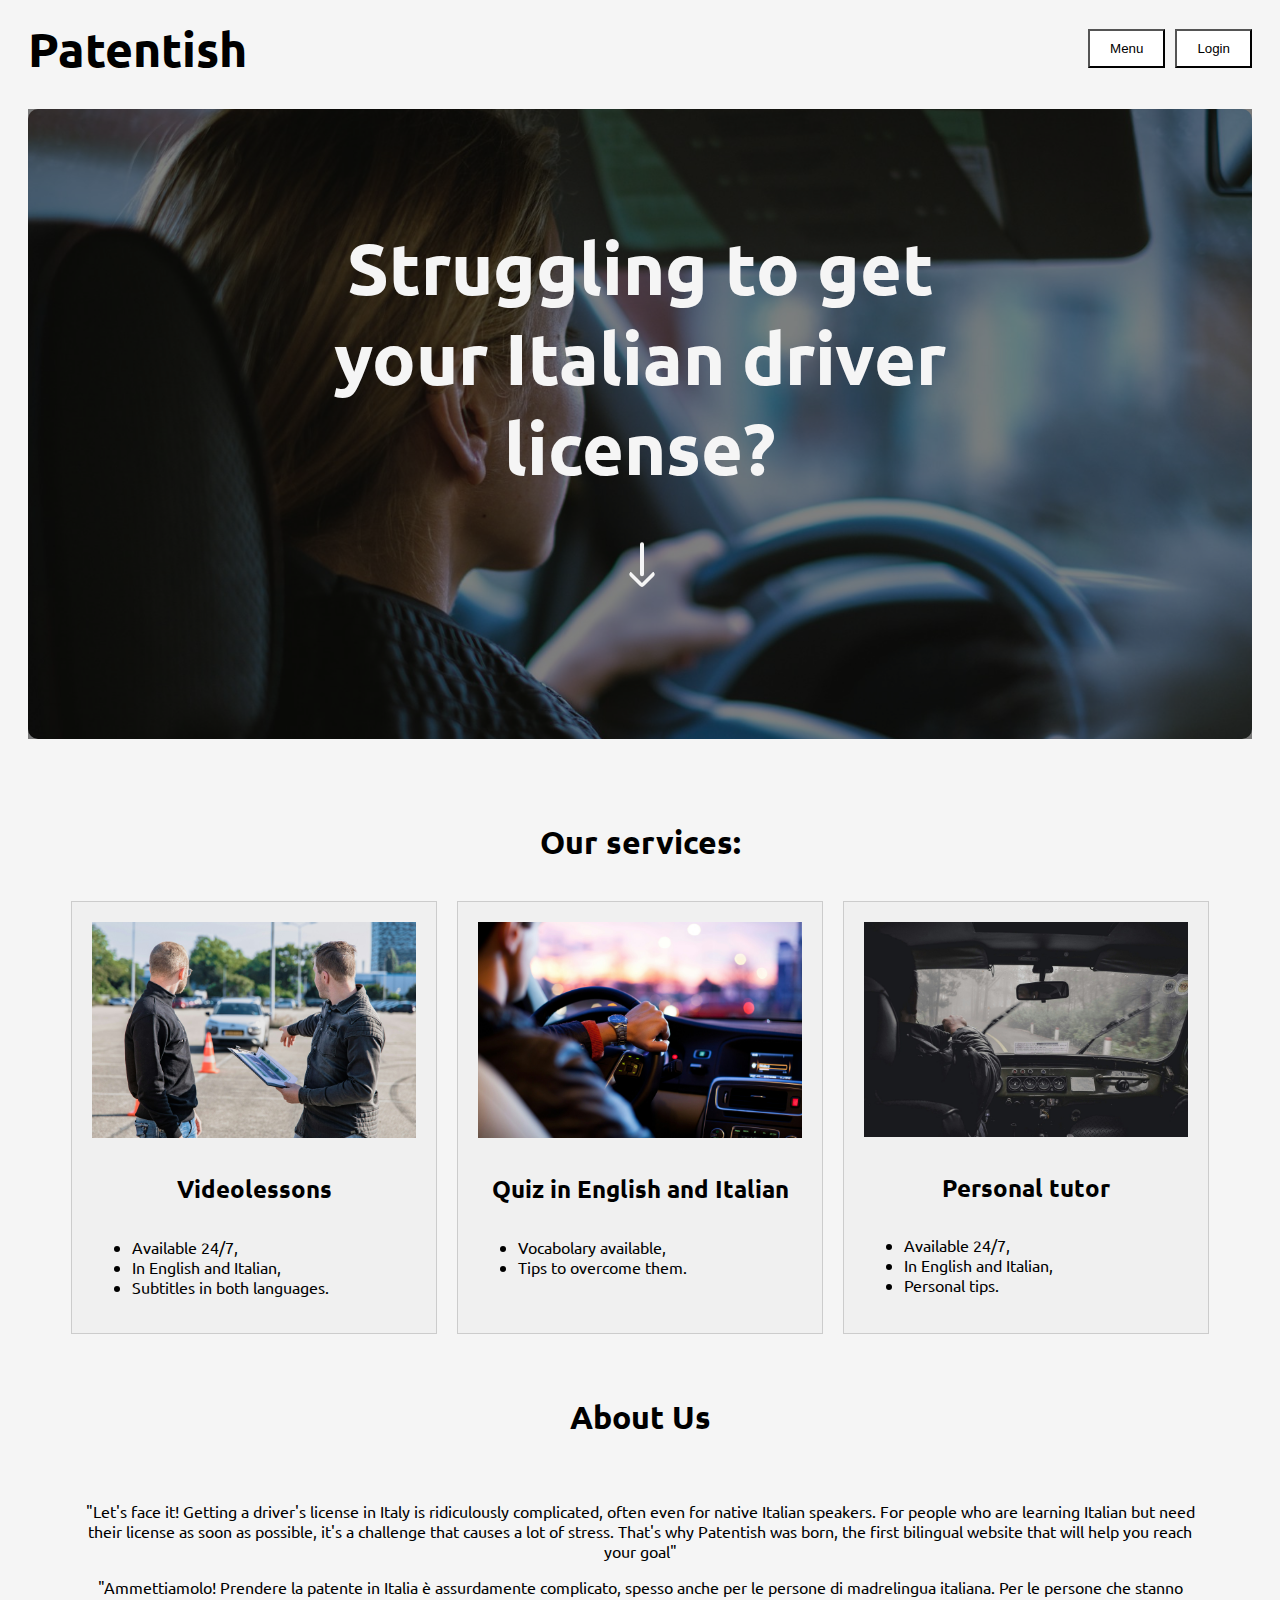
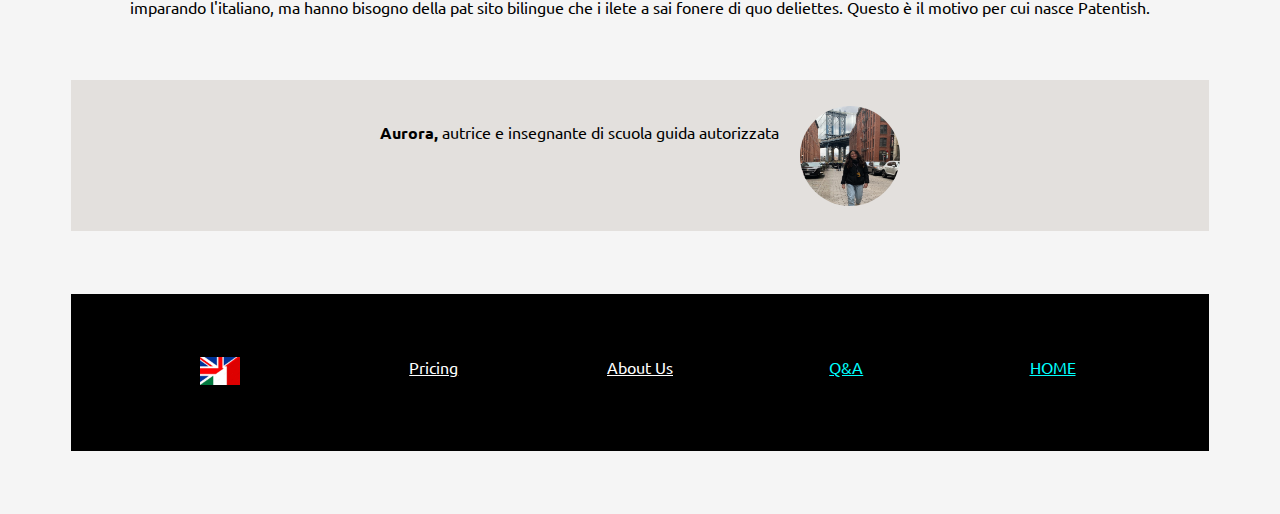
==== commit e49d70d0: "ho fatto un casino" ====
--- a/index.html
+++ b/index.html
@@ -26,7 +26,7 @@
                 <div class="nav-container">
                     <input type="checkbox" id="theme-toggle" class="theme-toggle">
                     <label for="theme-toggle" class="toggle-label">Study Mode</label>
-                    <a href="">
+                    <a href="./gallery.html">
                         <button class="button" id="menu-button">Menu</button>
                     </a>
                     <a href="./file.html">
@@ -52,6 +52,7 @@
     </header>
 
     <main>
+        <h3>Our services:</h3>
         <section class="grid-container2">
             <div class="grid-item">
                 <picture>
@@ -95,7 +96,6 @@
             </div>
         </section>
 
-        <h3>Our services:</h3>
         <section class="grid-container1">
             <div class="grid-item"><img src="./foto-pictures/bas-peperzak-tyhpK_QelPo-unsplash-2.jpg"
                     alt="Video lessons service">
@@ -123,14 +123,31 @@
                 </ul>
             </div>
         </section>
+        <h3>About Us</h3>
+        <div style="margin: 5% 5%; text-align: center;">
+            <p>"Let's face it! Getting a driver's license in Italy is ridiculously complicated, often even for native
+                Italian speakers. For people who are learning Italian but need their license as soon as possible, it's a
+                challenge that causes a lot of stress. That's why Patentish was born, the first bilingual website that
+                will
+                help you reach your goal"</p>
+            <p>"Ammettiamolo! Prendere la patente in Italia è assurdamente complicato, spesso anche per le persone di
+                madrelingua italiana. Per le persone che stanno imparando l'italiano, ma hanno bisogno della pat sito
+                bilingue che i ilete a sai fonere di quo deliettes. Questo è il motivo per cui nasce Patentish.</p>
+        </div>
+        <div id="mobile-photo"
+            style="display: flex; justify-content: center; background-color: rgb(227, 224, 221);margin: 5% 5%; padding: 2% 2%;">
+            <p id="mobile-1"><strong>Aurora,</strong> autrice e insegnante di scuola guida autorizzata</p>
+            <img src="./foto-pictures/E155FA51-DE8D-4C6E-829F-9F591EECF1A3.jpg"
+                style="height: 100px; width: 100px; border-radius: 50%; margin-left: 2%;" alt="">
+        </div>
     </main>
 
     <footer>
-        <section class="footer-container">
+        <section class="footer-container" style="text-decoration: none;">
             <div><img src="./foto-pictures/italianish.jpg" style="width: 40px; height: auto; margin-right: 15px;"
                     alt="Patentish logo"></div>
-            <div class="footer-item"><a href="./404.html">Pricing</a></div>
-            <div class="footer-item"><a href="./404.html">About Us</a></div>
+            <div class="footer-item"><a href="./404.html" style="color: rgb(255, 255, 255);">Pricing</a></div>
+            <div class="footer-item"><a href="./404.html" style="color: rgb(255, 255, 255);">About Us</a></div>
             <div class="footer-item">
                 <a href="./qa.html" style="color: aqua;">Q&A</a>
             </div>
--- a/assets/mobile.css
+++ b/assets/mobile.css
@@ -123,4 +123,27 @@
         display: none;
     }
 
+    #mobile-photo {
+        display: flex;
+        flex-direction: column;
+        /* Dispone gli elementi in colonna */
+        align-items: center;
+        /* Centro gli elementi orizzontalmente */
+        background-color: rgb(227, 224, 221);
+        margin: 5% 5%;
+        padding: 2% 2%;
+    }
+
+    #mobile-photo img {
+        height: 100px;
+        width: 100px;
+        border-radius: 50%;
+        margin-top: 2%;
+        padding-bottom: 4%;
+    }
+
+    #mobile-1 {
+        text-align: center;
+    }
+
 }